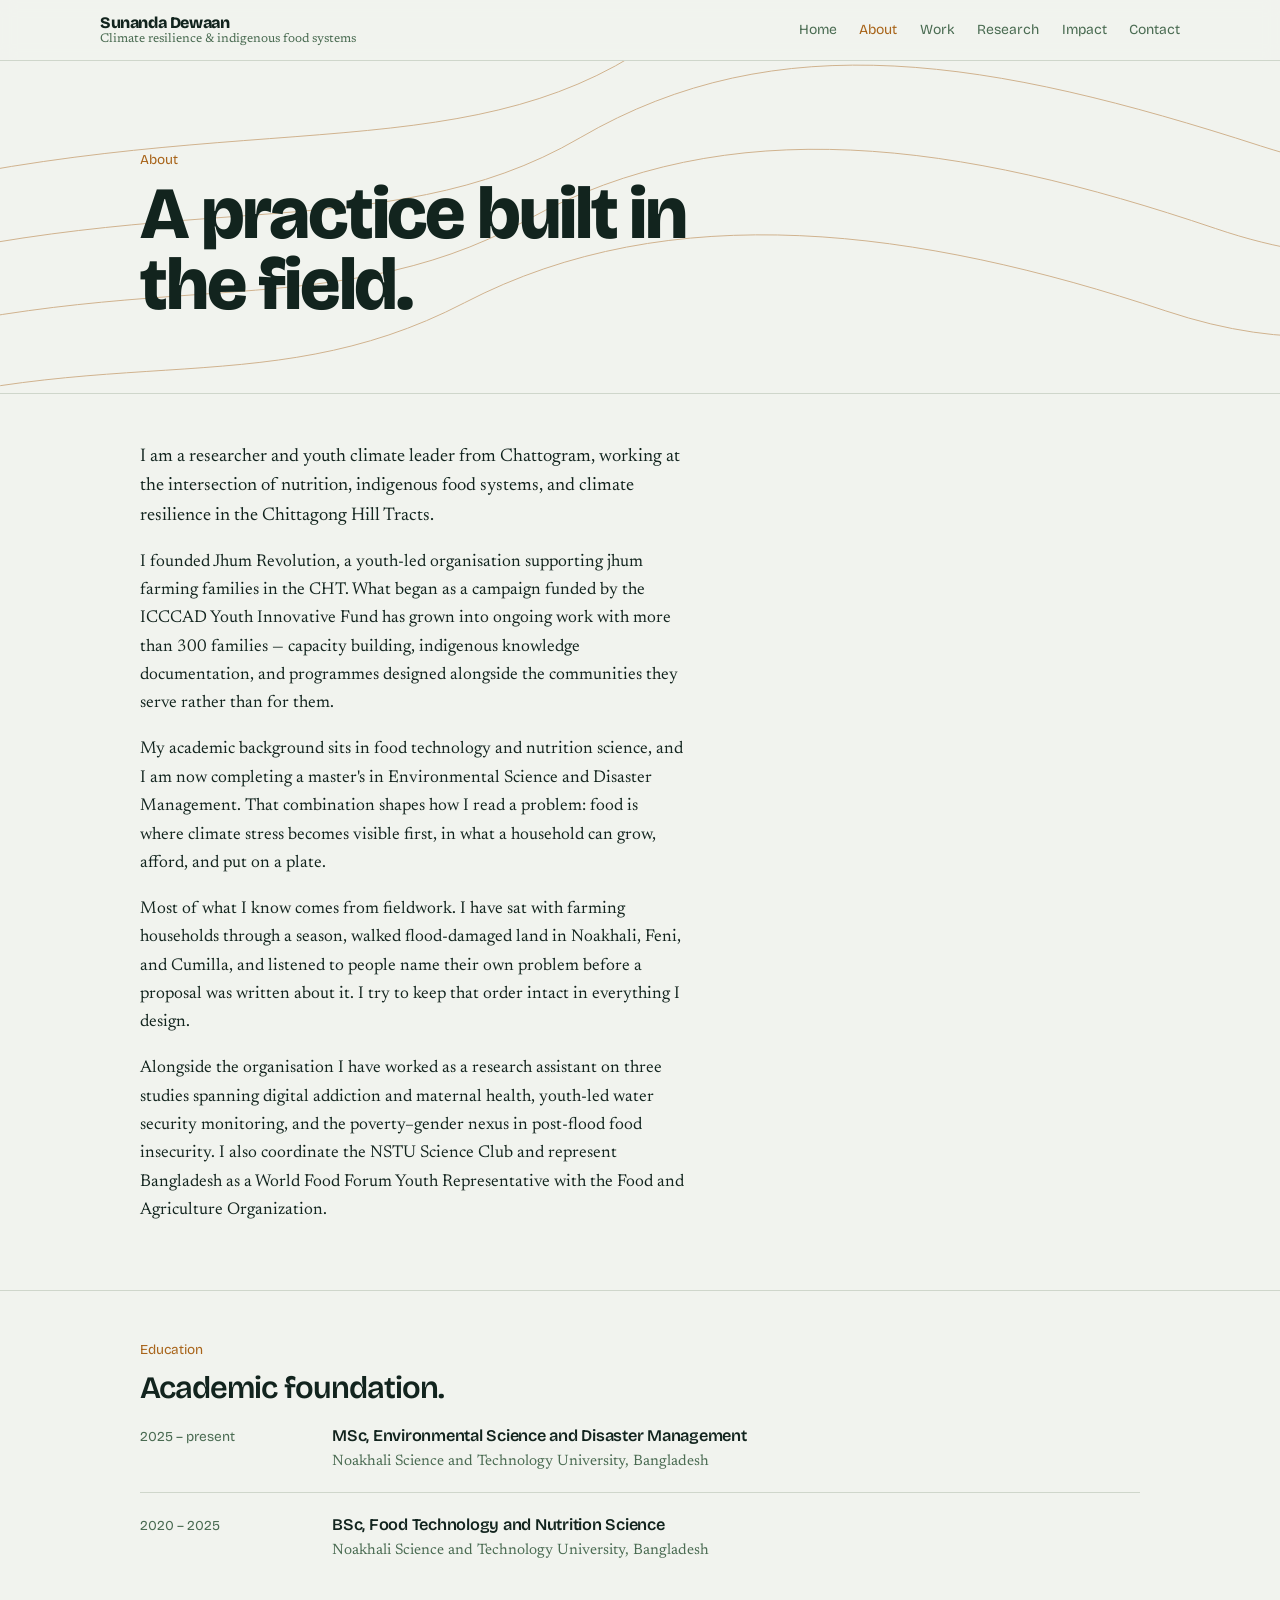
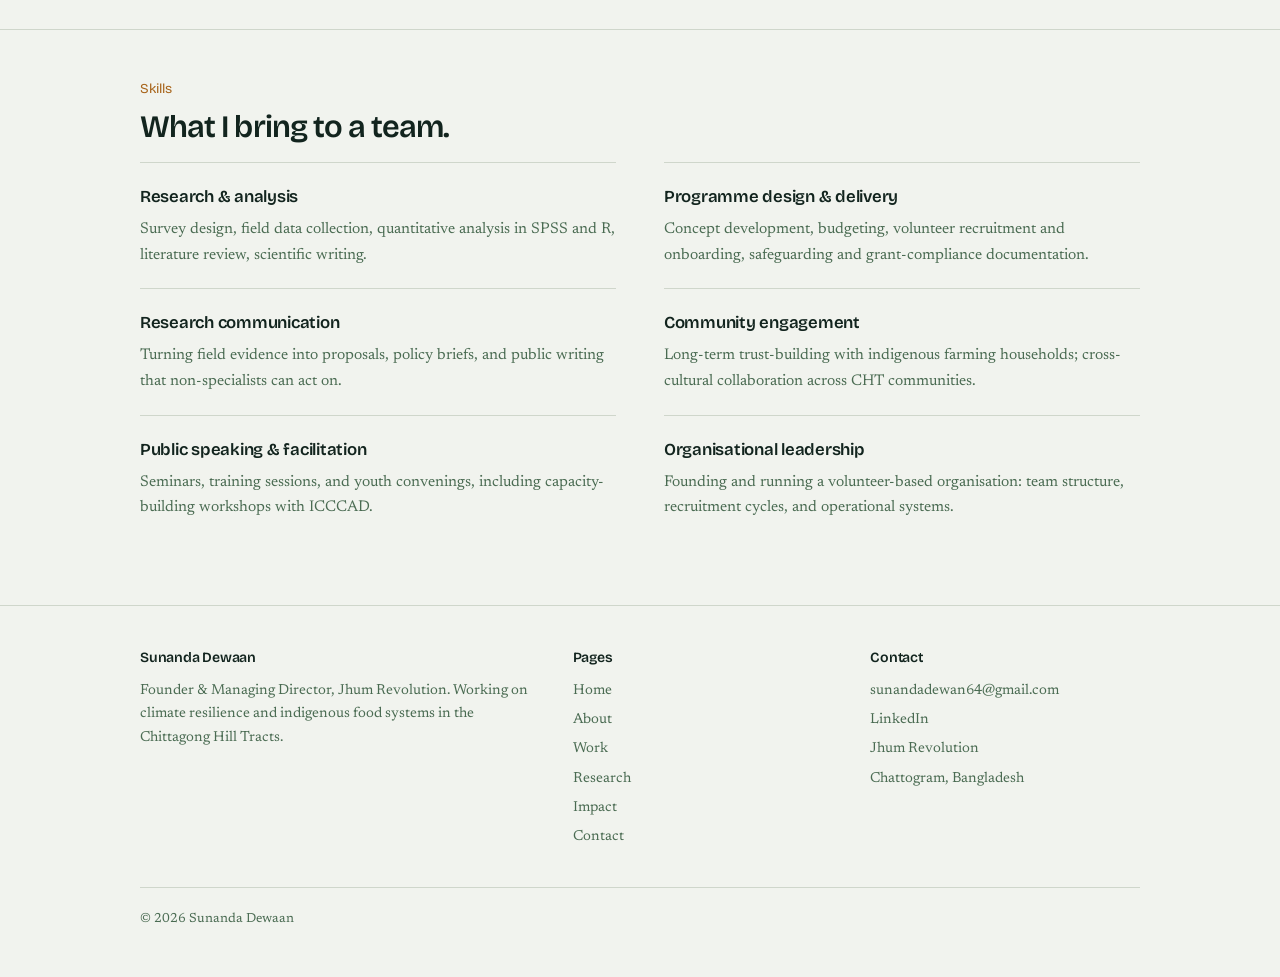
==== about.html @ 8b06637e "Add files via upload" ====
<!DOCTYPE html>
<html lang="en">
<head>
<meta charset="utf-8">
<meta name="viewport" content="width=device-width, initial-scale=1">
<title>About | Sunanda Dewaan</title>
<meta name="description" content="Researcher and youth climate leader from Chattogram working on nutrition, indigenous food systems, and climate resilience in the Chittagong Hill Tracts.">
<meta name="author" content="Sunanda Dewaan">
<meta property="og:title" content="About | Sunanda Dewaan">
<meta property="og:description" content="Researcher and youth climate leader from Chattogram working on nutrition, indigenous food systems, and climate resilience in the Chittagong Hill Tracts.">
<meta property="og:type" content="website">
<!-- Add a 1200x630 image named og-image.png to this folder, then uncomment:
<meta property="og:image" content="og-image.png"> -->
<link rel="preconnect" href="https://fonts.googleapis.com">
<link rel="preconnect" href="https://fonts.gstatic.com" crossorigin>
<link href="https://fonts.googleapis.com/css2?family=Bricolage+Grotesque:opsz,wght@12..96,400;12..96,600;12..96,800&family=Newsreader:opsz,wght@6..72,300;6..72,400;6..72,500&display=swap" rel="stylesheet">
<link rel="stylesheet" href="style.css">
</head>
<body>
<a class="skip" href="#main">Skip to main content</a>

<header class="site-head">
  <div class="wrap head-inner">
    <a class="brand" href="index.html"><b>Sunanda Dewaan</b><span>Climate resilience &amp; indigenous food systems</span></a>
    <button class="nav-toggle" aria-expanded="false" aria-controls="nav">Menu</button>
    <nav class="site-nav" id="nav" aria-label="Main">
      <ul><li><a href="index.html">Home</a></li><li><a href="about.html" aria-current="page">About</a></li><li><a href="work.html">Work</a></li><li><a href="research.html">Research</a></li><li><a href="impact.html">Impact</a></li><li><a href="contact.html">Contact</a></li></ul>
    </nav>
  </div>
</header>

<main id="main">

<section class="hero">
  <div class="wrap">
    <svg class="contours" viewBox="0 0 900 320" aria-hidden="true" preserveAspectRatio="none">
  <path d="M-20 300 C 120 250, 200 288, 300 236 S 520 200, 640 240 S 820 214, 930 176"/>
  <path d="M-20 264 C 140 214, 232 250, 330 196 S 540 158, 664 200 S 826 172, 930 132"/>
  <path d="M-20 228 C 156 176, 260 212, 356 156 S 556 118, 686 160 S 834 128, 930 88"/>
  <path d="M-20 192 C 172 138, 288 174, 382 116 S 572 78, 706 120 S 842 84, 930 44"/>
</svg>
    <div class="hero-text">
      <p class="eyebrow">About</p>
      <h1>A practice built in the field.</h1>
    </div>
  </div>
</section>

<section>
  <div class="wrap">
    <p class="lede">I am a researcher and youth climate leader from Chattogram, working at the
    intersection of nutrition, indigenous food systems, and climate resilience in the
    Chittagong Hill Tracts.</p>

    <p>I founded Jhum Revolution, a youth-led organisation supporting jhum farming families
    in the CHT. What began as a campaign funded by the ICCCAD Youth Innovative Fund has
    grown into ongoing work with more than 300 families &mdash; capacity building,
    indigenous knowledge documentation, and programmes designed alongside the communities
    they serve rather than for them.</p>

    <p>My academic background sits in food technology and nutrition science, and I am now
    completing a master's in Environmental Science and Disaster Management. That combination
    shapes how I read a problem: food is where climate stress becomes visible first, in what
    a household can grow, afford, and put on a plate.</p>

    <p>Most of what I know comes from fieldwork. I have sat with farming households through
    a season, walked flood-damaged land in Noakhali, Feni, and Cumilla, and listened to
    people name their own problem before a proposal was written about it. I try to keep that
    order intact in everything I design.</p>

    <p>Alongside the organisation I have worked as a research assistant on three studies
    spanning digital addiction and maternal health, youth-led water security monitoring, and
    the poverty&ndash;gender nexus in post-flood food insecurity. I also coordinate the NSTU
    Science Club and represent Bangladesh as a World Food Forum Youth Representative with
    the Food and Agriculture Organization.</p>

    <!-- TODO: add a personal paragraph here in your own words if you want one — what
         drew you to this work, or what you want the next five years to look like. -->
  </div>
</section>

<section>
  <div class="wrap">
    <p class="eyebrow">Education</p>
    <h2>Academic foundation.</h2>
    <ul class="ledger">
      <li>
        <div class="when">2025 &ndash; present</div>
        <div class="what"><strong>MSc, Environmental Science and Disaster Management</strong>
        <span>Noakhali Science and Technology University, Bangladesh</span></div>
      </li>
      <li>
        <div class="when">2020 &ndash; 2025</div>
        <div class="what"><strong>BSc, Food Technology and Nutrition Science</strong>
        <span>Noakhali Science and Technology University, Bangladesh</span></div>
      </li>
    </ul>
    <!-- TODO: add certifications and trainings as a third ledger item each. -->
  </div>
</section>

<section>
  <div class="wrap">
    <p class="eyebrow">Skills</p>
    <h2>What I bring to a team.</h2>
    <div class="grid-2">
      <div class="entry"><h3>Research &amp; analysis</h3><p>Survey design, field data collection, quantitative analysis in SPSS and R, literature review, scientific writing.</p></div>
      <div class="entry"><h3>Programme design &amp; delivery</h3><p>Concept development, budgeting, volunteer recruitment and onboarding, safeguarding and grant-compliance documentation.</p></div>
      <div class="entry"><h3>Research communication</h3><p>Turning field evidence into proposals, policy briefs, and public writing that non-specialists can act on.</p></div>
      <div class="entry"><h3>Community engagement</h3><p>Long-term trust-building with indigenous farming households; cross-cultural collaboration across CHT communities.</p></div>
      <div class="entry"><h3>Public speaking &amp; facilitation</h3><p>Seminars, training sessions, and youth convenings, including capacity-building workshops with ICCCAD.</p></div>
      <div class="entry"><h3>Organisational leadership</h3><p>Founding and running a volunteer-based organisation: team structure, recruitment cycles, and operational systems.</p></div>
    </div>
    <!-- TODO: add a Languages entry (Bangla, English, and any CHT languages you speak). -->
  </div>
</section>

</main>

<footer class="site-foot">
  <div class="wrap">
    <div class="foot-grid">
      <div>
        <h3>Sunanda Dewaan</h3>
        <p style="margin:0;font-size:.9rem">Founder &amp; Managing Director, Jhum Revolution. Working on climate resilience and indigenous food systems in the Chittagong Hill Tracts.</p>
      </div>
      <div>
        <h3>Pages</h3>
        <ul><li><a href="index.html">Home</a></li><li><a href="about.html">About</a></li><li><a href="work.html">Work</a></li><li><a href="research.html">Research</a></li><li><a href="impact.html">Impact</a></li><li><a href="contact.html">Contact</a></li></ul>
      </div>
      <div>
        <h3>Contact</h3>
        <ul>
          <li><a href="mailto:sunandadewan64@gmail.com">sunandadewan64@gmail.com</a></li>
          <li><a href="https://www.linkedin.com/in/sunanda-dewaan29">LinkedIn</a></li>
          <li><a href="https://sites.google.com/view/jhum-revolution/home">Jhum Revolution</a></li>
          <li>Chattogram, Bangladesh</li>
        </ul>
      </div>
    </div>
    <div class="copyright">&copy; 2026 Sunanda Dewaan</div>
  </div>
</footer>

<script src="script.js"></script>
</body>
</html>
---- style.css ----
/* ============================================================
   Sunanda Dewaan — portfolio stylesheet
   Edit colours in :root. Everything else inherits from here.
   ============================================================ */

:root{
  --ink:#12241e;      /* body text — deep forest ink */
  --paper:#f1f3ee;    /* page background */
  --ochre:#a8641a;    /* the single accent */
  --moss:#4a6b52;     /* secondary text */
  --stone:#cfd6cb;    /* hairlines */
  --shade:#e7ebe3;    /* block fill */
  --measure:34rem;    /* max line length for prose */

  --sans:"Bricolage Grotesque",system-ui,-apple-system,sans-serif;
  --serif:"Newsreader",Georgia,serif;
}

*{box-sizing:border-box}
html{-webkit-text-size-adjust:100%;scroll-behavior:smooth}
@media(prefers-reduced-motion:reduce){html{scroll-behavior:auto}}

body{
  margin:0;background:var(--paper);color:var(--ink);
  font-family:var(--serif);font-size:clamp(1rem,2.5vw,1.075rem);
  line-height:1.65;-webkit-font-smoothing:antialiased;
}

a{color:var(--ink);text-decoration:none;border-bottom:1px solid var(--ochre)}
a:hover{color:var(--ochre)}
a:focus-visible{outline:2px solid var(--ochre);outline-offset:3px}
img{max-width:100%;display:block}

.wrap{max-width:1080px;margin:0 auto;padding:0 1.5rem}
@media(min-width:900px){.wrap{padding:0 2.5rem}}

/* ---------------- site header ---------------- */
.site-head{
  position:sticky;top:0;z-index:50;
  background:rgba(241,243,238,.92);backdrop-filter:blur(8px);
  border-bottom:1px solid var(--stone);
}
.head-inner{display:flex;align-items:center;justify-content:space-between;gap:1rem;padding:.85rem 0}
.brand{border-bottom:none;line-height:1.15}
.brand b{display:block;font-family:var(--sans);font-weight:800;font-size:1rem;letter-spacing:-.025em}
.brand span{display:block;font-size:.78rem;color:var(--moss)}

.site-nav ul{display:flex;gap:1.4rem;list-style:none;margin:0;padding:0}
.site-nav a{font-family:var(--sans);font-size:.87rem;color:var(--moss);border-bottom:none}
.site-nav a:hover,.site-nav a[aria-current="page"]{color:var(--ochre)}

.nav-toggle{
  display:none;background:none;border:1px solid var(--stone);
  font-family:var(--sans);font-size:.85rem;padding:.4rem .7rem;
  color:var(--ink);cursor:pointer;
}
@media(max-width:820px){
  .nav-toggle{display:block}
  .site-nav{display:none;width:100%}
  .site-nav.open{display:block}
  .head-inner{flex-wrap:wrap}
  .site-nav ul{flex-direction:column;gap:0;padding:.5rem 0 1rem}
  .site-nav li{border-top:1px solid var(--stone)}
  .site-nav a{display:block;padding:.7rem 0;font-size:1rem}
}

/* ---------------- typography ---------------- */
h1,h2,h3{font-family:var(--sans);letter-spacing:-.03em;margin:0}
h1{font-weight:800;font-size:clamp(2.4rem,7.5vw,4.6rem);line-height:.96}
h2{font-weight:600;font-size:clamp(1.45rem,3.6vw,1.95rem);line-height:1.15;margin-bottom:1.1rem}
h3{font-weight:600;font-size:1.05rem;letter-spacing:-.015em}
p{max-width:var(--measure);margin:0 0 1.1rem}
.lede{font-size:1.15rem;line-height:1.6}

.eyebrow{font-family:var(--sans);font-size:.85rem;color:var(--ochre);margin-bottom:.5rem}

section{padding:3rem 0;border-top:1px solid var(--stone)}
section:first-of-type{border-top:none}

/* ---------------- hero ---------------- */
.hero{position:relative;overflow:hidden;padding:3.5rem 0 3rem;border-top:none}
@media(min-width:900px){
  .hero{padding:5.5rem 0 4.5rem}
  .hero-grid{display:grid;grid-template-columns:1.35fr .8fr;gap:3.5rem;align-items:center}
}
.contours{position:absolute;inset:auto -25% -25% -12%;width:145%;opacity:.45;pointer-events:none;z-index:0}
.contours path{fill:none;stroke:var(--ochre);stroke-width:1;vector-effect:non-scaling-stroke}
.hero-text{position:relative;z-index:1}
.hero h1{max-width:13ch}
.hero .lede{margin-top:1.5rem}
.hero-meta{font-family:var(--sans);font-size:.9rem;color:var(--moss);margin-top:1.4rem}

.portrait{position:relative;z-index:1;margin-top:2.5rem}
@media(min-width:900px){.portrait{margin-top:0}}
.portrait img{width:100%;aspect-ratio:4/5;object-fit:cover;filter:saturate(.92)}
.portrait .frame{
  border:1px solid var(--stone);padding:.6rem;background:var(--shade);
}
.portrait figcaption{font-size:.82rem;color:var(--moss);margin-top:.6rem;font-family:var(--sans)}

/* photo placeholder until a real image is added */
.photo-slot{
  aspect-ratio:4/5;background:var(--shade);border:1px dashed var(--stone);
  display:grid;place-items:center;text-align:center;padding:1.5rem;
  font-family:var(--sans);font-size:.85rem;color:var(--moss);
}

/* ---------------- buttons ---------------- */
.actions{display:flex;flex-wrap:wrap;gap:.75rem;margin-top:1.8rem;position:relative;z-index:1}
.btn{
  font-family:var(--sans);font-size:.9rem;
  padding:.6rem 1.1rem;border:1px solid var(--ink);border-bottom:1px solid var(--ink);
}
.btn:hover{background:var(--ink);color:var(--paper)}
.btn-primary{background:var(--ochre);border-color:var(--ochre);color:var(--paper)}
.btn-primary:hover{background:var(--ink);border-color:var(--ink);color:var(--paper)}

/* ---------------- counters ---------------- */
.counters{display:grid;grid-template-columns:repeat(2,1fr);gap:1.75rem 1.5rem}
@media(min-width:760px){.counters{grid-template-columns:repeat(4,1fr)}}
.counters .num{font-family:var(--sans);font-weight:800;font-size:clamp(2rem,5vw,2.7rem);line-height:1;color:var(--ochre);letter-spacing:-.04em}
.counters .cap{font-size:.9rem;color:var(--moss);line-height:1.4;margin-top:.45rem;max-width:16rem}

/* ---------------- ledger (timelines, lists) ---------------- */
.ledger{list-style:none;margin:0;padding:0}
.ledger li{padding:1.15rem 0;border-top:1px solid var(--stone)}
.ledger li:first-child{border-top:none;padding-top:0}
@media(min-width:680px){
  .ledger li{display:grid;grid-template-columns:10rem 1fr;gap:0 2rem}
}
.ledger .when{font-family:var(--sans);font-size:.85rem;color:var(--moss);padding-top:.2rem}
.ledger .what{margin:0}
.ledger .what strong{display:inline;font-family:var(--sans);font-weight:600;font-size:1.02rem;letter-spacing:-.015em;margin-bottom:.2rem}
.ledger .what span{display:block;color:var(--moss);font-size:.94rem;line-height:1.5}
.ledger .what p{font-size:.97rem;margin:.5rem 0 0;max-width:44rem}
.ledger .what span.tag,.tag{
  display:inline-block;width:auto;font-family:var(--sans);font-size:.72rem;
  line-height:1.5;color:var(--ochre);border:1px solid var(--ochre);
  padding:.05rem .45rem;margin-left:.5rem;vertical-align:.15em;
}

/* ---------------- expertise grid ---------------- */
.grid-2{display:grid;gap:0}
@media(min-width:760px){.grid-2{grid-template-columns:1fr 1fr;gap:0 3rem}}
.entry{padding:1.25rem 0;border-top:1px solid var(--stone)}
.entry h3{margin-bottom:.4rem}
.entry p{font-size:.97rem;margin:0;color:var(--moss)}

/* ---------------- at a glance ---------------- */
.glance{background:var(--shade);padding:1.75rem;margin-top:1.25rem}
.glance dl{margin:0;display:grid;gap:.85rem}
@media(min-width:680px){.glance dl{grid-template-columns:9rem 1fr;gap:.85rem 1.5rem}}
.glance dt{font-family:var(--sans);font-size:.85rem;color:var(--moss)}
.glance dd{margin:0;font-size:.98rem}

/* ---------------- focus / bullets ---------------- */
.diamonds{list-style:none;margin:0;padding:0;max-width:44rem}
.diamonds li{padding:.8rem 0 .8rem 1.5rem;position:relative;border-bottom:1px solid var(--stone)}
.diamonds li:last-child{border-bottom:none}
.diamonds li::before{content:"";position:absolute;left:0;top:1.4rem;width:.5rem;height:.5rem;border:1px solid var(--ochre);transform:rotate(45deg)}

/* ---------------- contact ---------------- */
.contact-lines{list-style:none;margin:0;padding:0;max-width:40rem}
.contact-lines li{padding:.7rem 0;border-bottom:1px solid var(--stone)}
.contact-lines li:last-child{border-bottom:none}
.contact-lines .lbl{color:var(--moss);display:inline-block;min-width:7rem;font-family:var(--sans);font-size:.88rem}

/* ---------------- footer ---------------- */
.site-foot{border-top:1px solid var(--stone);padding:2.5rem 0 3rem;font-size:.9rem;color:var(--moss);margin-top:1rem}
.foot-grid{display:grid;gap:1.75rem}
@media(min-width:760px){.foot-grid{grid-template-columns:1.5fr 1fr 1fr}}
.site-foot h3{font-size:.88rem;font-weight:600;color:var(--ink);margin-bottom:.6rem}
.site-foot ul{list-style:none;margin:0;padding:0}
.site-foot li{margin-bottom:.35rem}
.site-foot a{border-bottom:none;color:var(--moss)}
.site-foot a:hover{color:var(--ochre)}
.copyright{margin-top:2rem;padding-top:1.25rem;border-top:1px solid var(--stone);font-size:.82rem}

.skip{position:absolute;left:-9999px}
.skip:focus{left:1rem;top:1rem;position:fixed;background:var(--ink);color:var(--paper);padding:.6rem 1rem;z-index:100}

@media(prefers-reduced-motion:no-preference){
  .contours path{stroke-dasharray:2400;stroke-dashoffset:2400;animation:draw 2.2s ease-out forwards}
  .contours path:nth-child(2){animation-delay:.1s}
  .contours path:nth-child(3){animation-delay:.2s}
  .contours path:nth-child(4){animation-delay:.3s}
  @keyframes draw{to{stroke-dashoffset:0}}
}
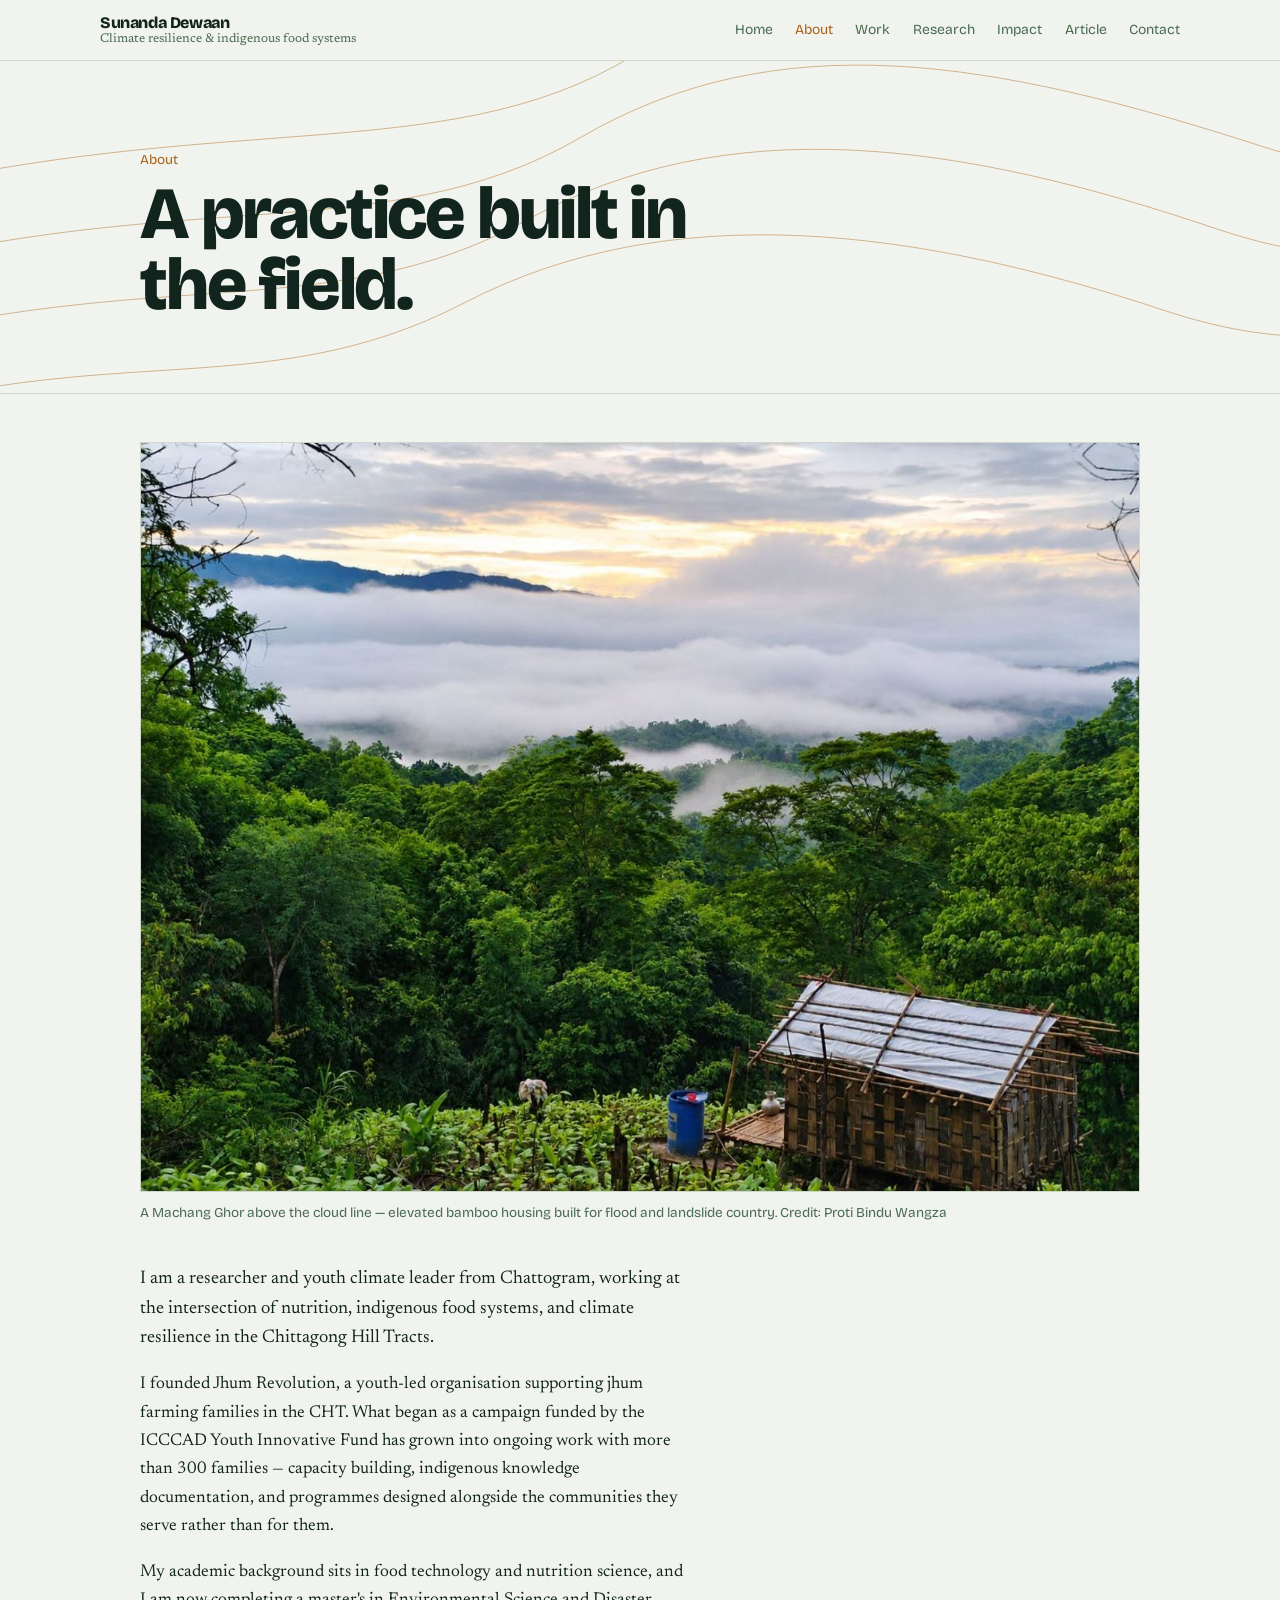
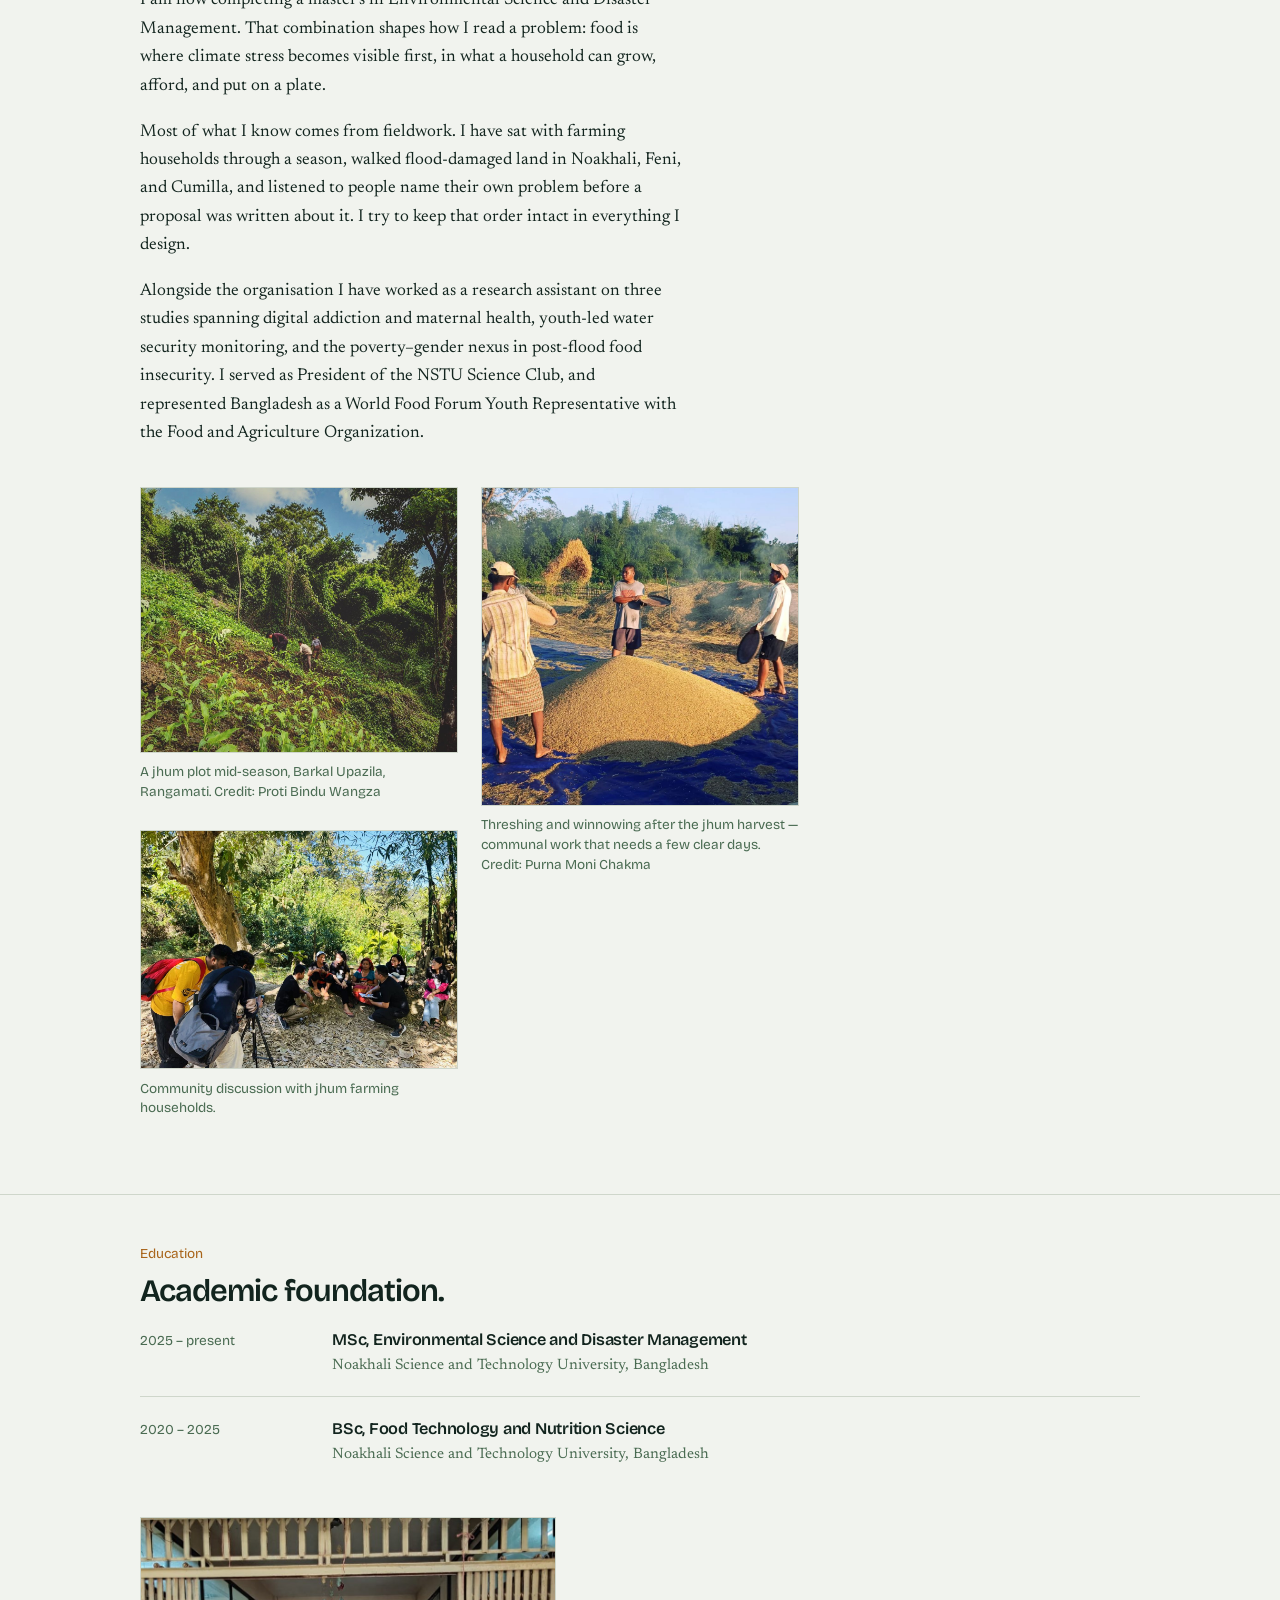
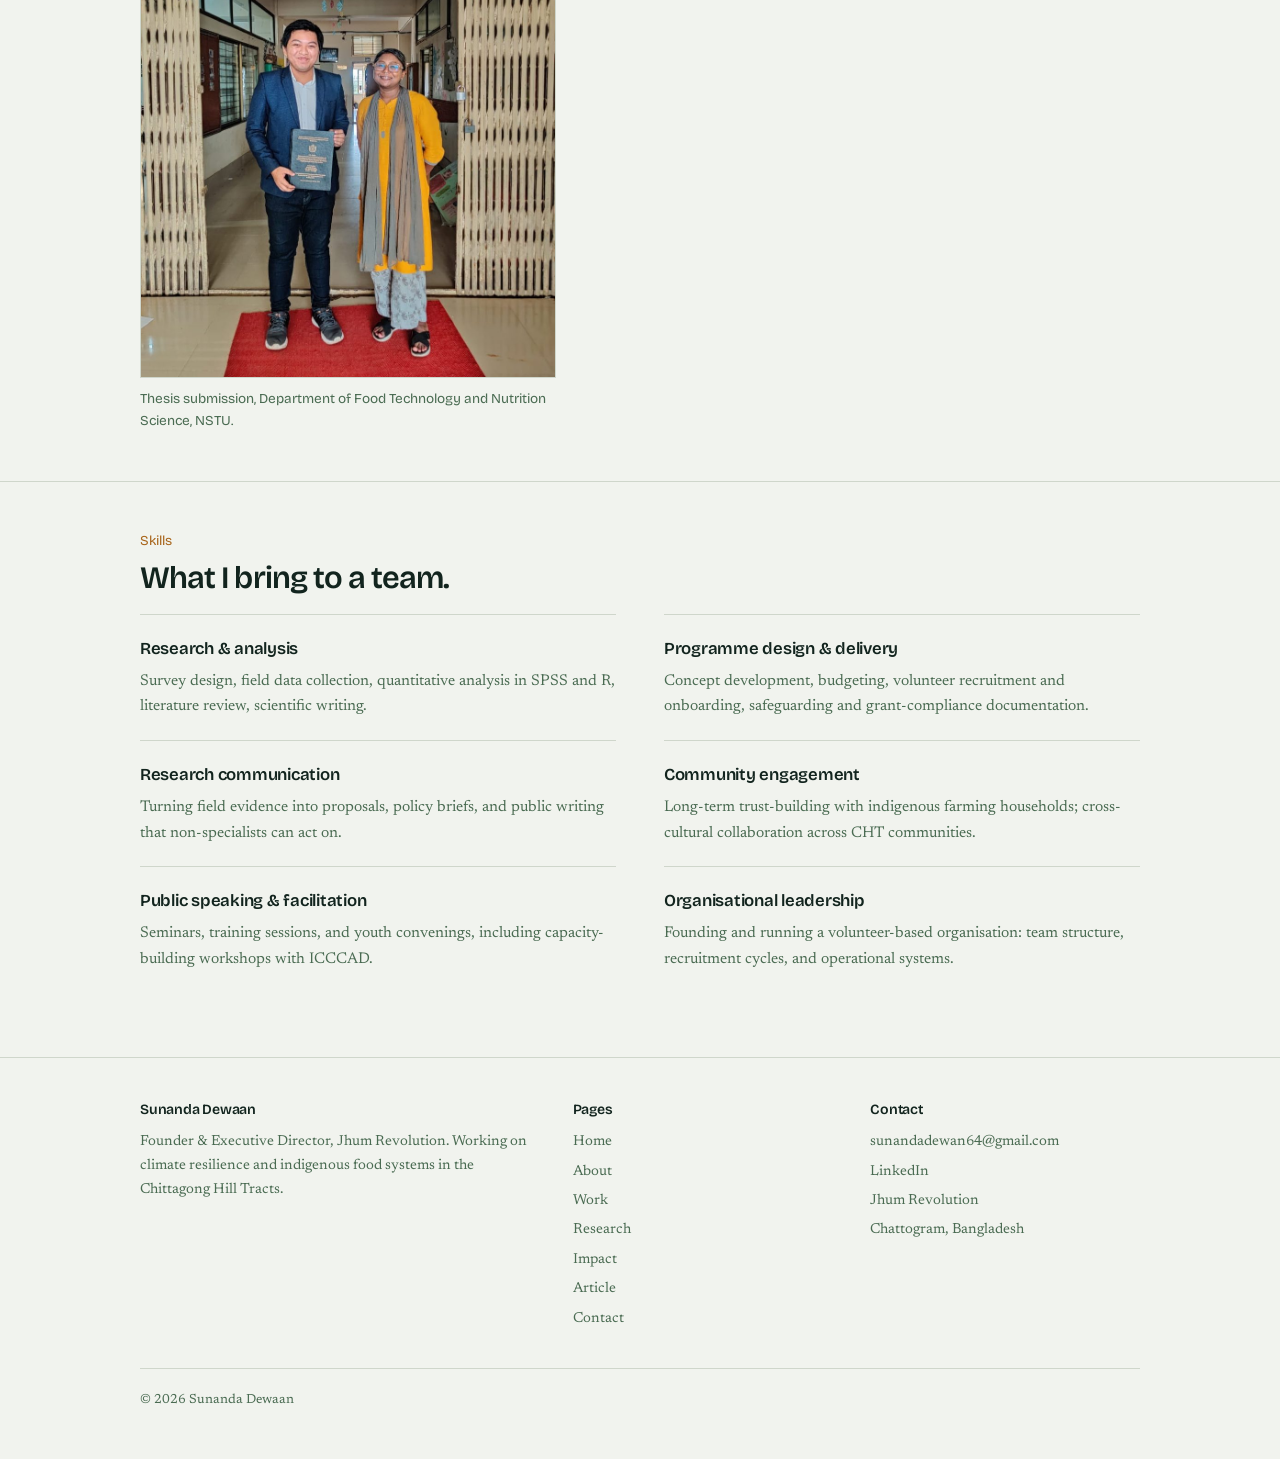
==== commit 92b4010d: "Add files via upload" ====
--- a/about.html
+++ b/about.html
@@ -24,7 +24,7 @@
     <a class="brand" href="index.html"><b>Sunanda Dewaan</b><span>Climate resilience &amp; indigenous food systems</span></a>
     <button class="nav-toggle" aria-expanded="false" aria-controls="nav">Menu</button>
     <nav class="site-nav" id="nav" aria-label="Main">
-      <ul><li><a href="index.html">Home</a></li><li><a href="about.html" aria-current="page">About</a></li><li><a href="work.html">Work</a></li><li><a href="research.html">Research</a></li><li><a href="impact.html">Impact</a></li><li><a href="contact.html">Contact</a></li></ul>
+      <ul><li><a href="index.html">Home</a></li><li><a href="about.html" aria-current="page">About</a></li><li><a href="work.html">Work</a></li><li><a href="research.html">Research</a></li><li><a href="impact.html">Impact</a></li><li><a href="article.html">Article</a></li><li><a href="contact.html">Contact</a></li></ul>
     </nav>
   </div>
 </header>
@@ -48,6 +48,11 @@
 
 <section>
   <div class="wrap">
+    <figure style="margin:0 0 2.5rem">
+      <img src="hills-cloud.jpg" alt="Morning cloud over the hills of the Chittagong Hill Tracts, with a jhum field hut in the foreground" style="width:100%;border:1px solid var(--stone)" loading="lazy">
+      <figcaption style="font-family:var(--sans);font-size:.85rem;color:var(--moss);margin-top:.6rem">A Machang Ghor above the cloud line &mdash; elevated bamboo housing built for flood and landslide country. Credit: Proti Bindu Wangza</figcaption>
+    </figure>
+
     <p class="lede">I am a researcher and youth climate leader from Chattogram, working at the
     intersection of nutrition, indigenous food systems, and climate resilience in the
     Chittagong Hill Tracts.</p>
@@ -70,12 +75,27 @@
 
     <p>Alongside the organisation I have worked as a research assistant on three studies
     spanning digital addiction and maternal health, youth-led water security monitoring, and
-    the poverty&ndash;gender nexus in post-flood food insecurity. I also coordinate the NSTU
-    Science Club and represent Bangladesh as a World Food Forum Youth Representative with
-    the Food and Agriculture Organization.</p>
+    the poverty&ndash;gender nexus in post-flood food insecurity. I served as President of the NSTU
+    Science Club, and represented Bangladesh as a World Food Forum Youth Representative
+    with the Food and Agriculture Organization.</p>
 
     <!-- TODO: add a personal paragraph here in your own words if you want one — what
          drew you to this work, or what you want the next five years to look like. -->
+
+    <div class="gallery" style="margin-top:2.5rem">
+      <figure>
+        <img src="jhum-hillside.jpg" alt="Indigenous farmers working a jhum plot on a hillside" loading="lazy">
+        <figcaption>A jhum plot mid-season, Barkal Upazila, Rangamati. Credit: Proti Bindu Wangza</figcaption>
+      </figure>
+      <figure>
+        <img src="community-discussion.jpg" alt="Group discussion with jhum farming households" loading="lazy">
+        <figcaption>Community discussion with jhum farming households.</figcaption>
+      </figure>
+      <figure>
+        <img src="paddy-winnowing.jpg" alt="Farmers winnowing the rice harvest together" loading="lazy">
+        <figcaption>Threshing and winnowing after the jhum harvest &mdash; communal work that needs a few clear days. Credit: Purna Moni Chakma</figcaption>
+      </figure>
+    </div>
   </div>
 </section>
 
@@ -95,6 +115,11 @@
         <span>Noakhali Science and Technology University, Bangladesh</span></div>
       </li>
     </ul>
+
+    <figure style="margin:2rem 0 0;max-width:26rem">
+      <img src="thesis.jpg" alt="Thesis submission at the Department of Food Technology and Nutrition Science, NSTU" style="width:100%;border:1px solid var(--stone)" loading="lazy">
+      <figcaption style="font-family:var(--sans);font-size:.85rem;color:var(--moss);margin-top:.6rem">Thesis submission, Department of Food Technology and Nutrition Science, NSTU.</figcaption>
+    </figure>
     <!-- TODO: add certifications and trainings as a third ledger item each. -->
   </div>
 </section>
@@ -122,11 +147,11 @@
     <div class="foot-grid">
       <div>
         <h3>Sunanda Dewaan</h3>
-        <p style="margin:0;font-size:.9rem">Founder &amp; Managing Director, Jhum Revolution. Working on climate resilience and indigenous food systems in the Chittagong Hill Tracts.</p>
+        <p style="margin:0;font-size:.9rem">Founder &amp; Executive Director, Jhum Revolution. Working on climate resilience and indigenous food systems in the Chittagong Hill Tracts.</p>
       </div>
       <div>
         <h3>Pages</h3>
-        <ul><li><a href="index.html">Home</a></li><li><a href="about.html">About</a></li><li><a href="work.html">Work</a></li><li><a href="research.html">Research</a></li><li><a href="impact.html">Impact</a></li><li><a href="contact.html">Contact</a></li></ul>
+        <ul><li><a href="index.html">Home</a></li><li><a href="about.html">About</a></li><li><a href="work.html">Work</a></li><li><a href="research.html">Research</a></li><li><a href="impact.html">Impact</a></li><li><a href="article.html">Article</a></li><li><a href="contact.html">Contact</a></li></ul>
       </div>
       <div>
         <h3>Contact</h3>
--- a/style.css
+++ b/style.css
@@ -90,9 +90,10 @@
 .hero .lede{margin-top:1.5rem}
 .hero-meta{font-family:var(--sans);font-size:.9rem;color:var(--moss);margin-top:1.4rem}
 
-.portrait{position:relative;z-index:1;margin-top:2.5rem}
+.portrait{position:relative;z-index:1;margin-top:2.5rem;max-width:20rem}
 @media(min-width:900px){.portrait{margin-top:0}}
-.portrait img{width:100%;aspect-ratio:4/5;object-fit:cover;filter:saturate(.92)}
+.portrait{max-width:22rem;margin-left:auto}
+.portrait img{width:100%;height:auto;aspect-ratio:4/5;object-fit:cover;object-position:center 18%;filter:saturate(.95)}
 .portrait .frame{
   border:1px solid var(--stone);padding:.6rem;background:var(--shade);
 }
@@ -186,3 +187,23 @@
   .contours path:nth-child(4){animation-delay:.3s}
   @keyframes draw{to{stroke-dashoffset:0}}
 }
+
+/* ---------------- photo gallery ---------------- */
+/* masonry-style columns so portrait and landscape photos both sit naturally */
+.gallery{columns:1;column-gap:1.4rem;margin-top:1.5rem}
+@media(min-width:640px){.gallery{columns:2}}
+@media(min-width:980px){.gallery{columns:3}}
+.gallery figure{break-inside:avoid;margin:0 0 1.75rem;display:inline-block;width:100%}
+.gallery img{width:100%;height:auto;border:1px solid var(--stone)}
+.gallery figcaption{font-family:var(--sans);font-size:.85rem;color:var(--moss);margin-top:.6rem;line-height:1.45}
+
+/* ---------------- article page ---------------- */
+.article-hero img{width:100%;max-height:26rem;object-fit:cover;border:1px solid var(--stone)}
+.article-body{max-width:36rem}
+.article-body p{max-width:none;font-size:1.08rem;line-height:1.75}
+.article-body h2{font-size:1.35rem;margin:2.5rem 0 .9rem}
+.article-body blockquote{
+  margin:2rem 0;padding:0 0 0 1.25rem;border-left:2px solid var(--ochre);
+  font-size:1.12rem;line-height:1.6;
+}
+.byline{font-family:var(--sans);font-size:.9rem;color:var(--moss);margin-top:1rem}
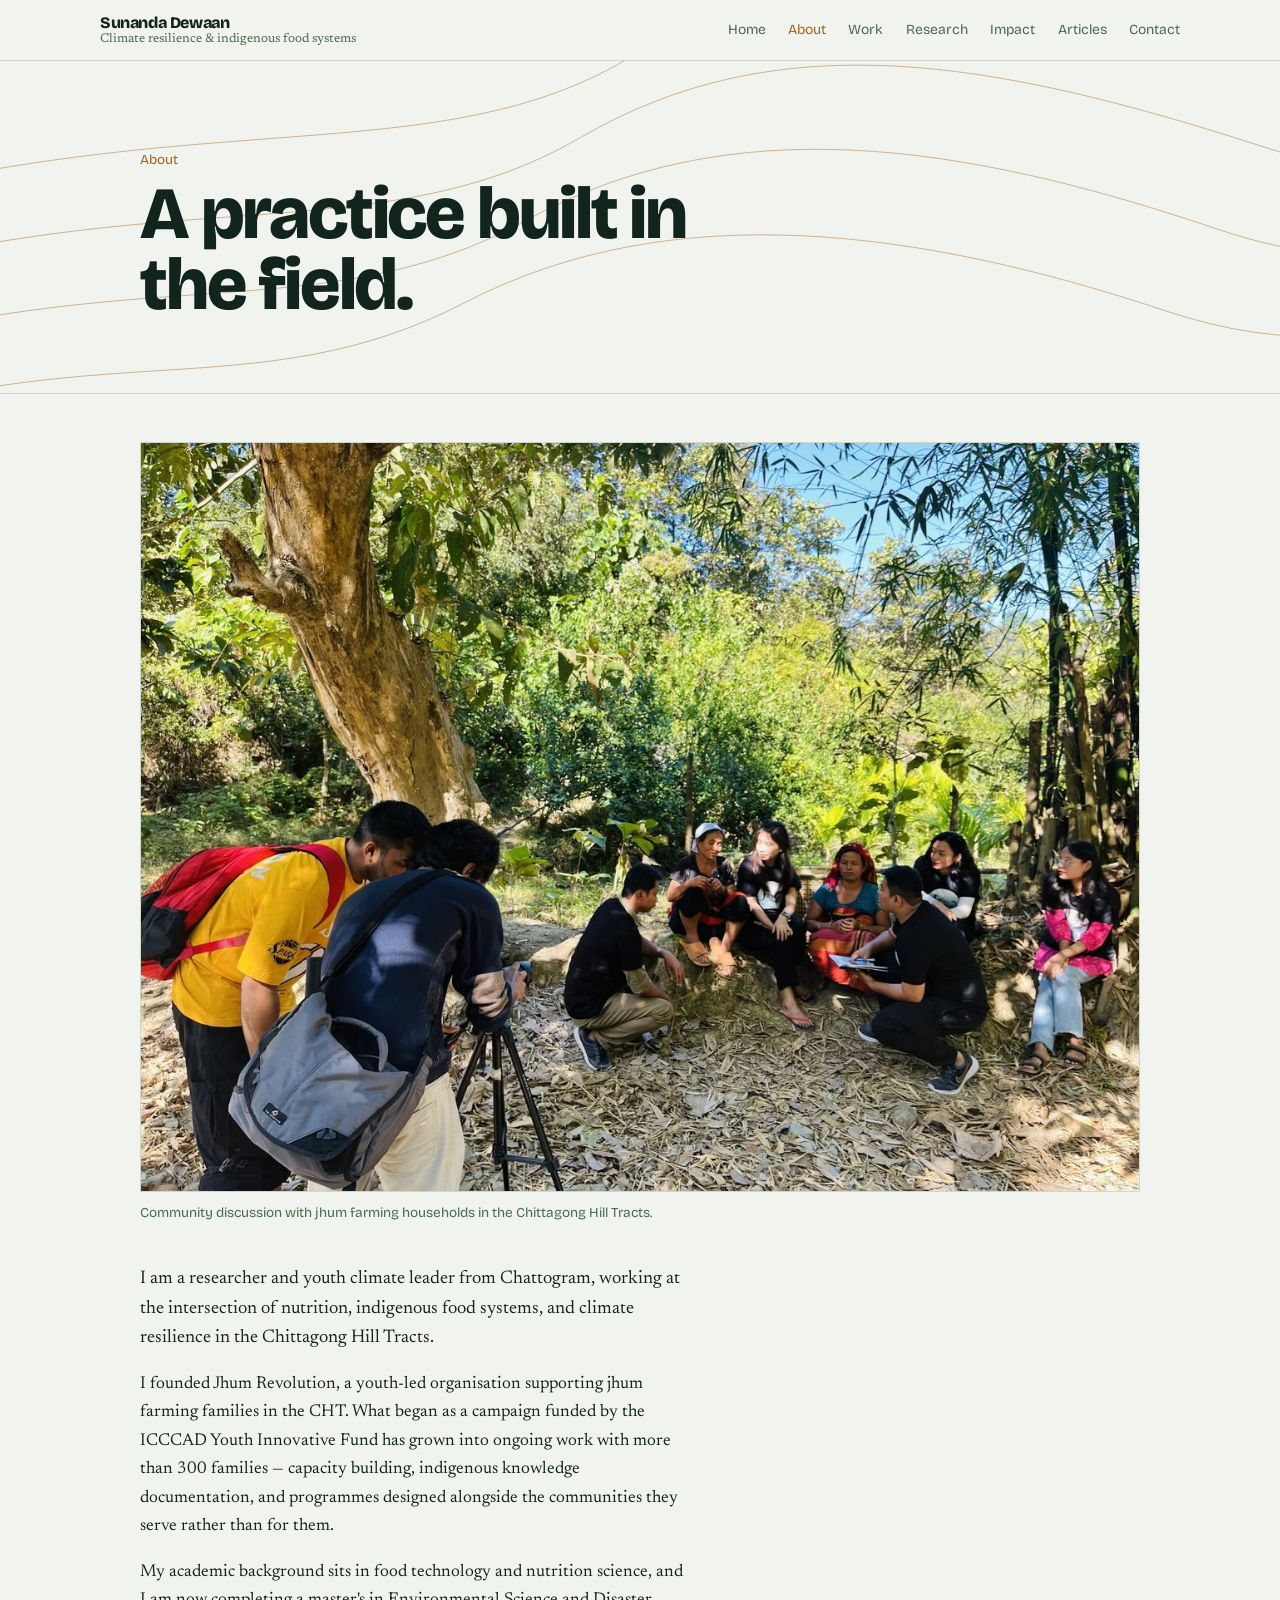
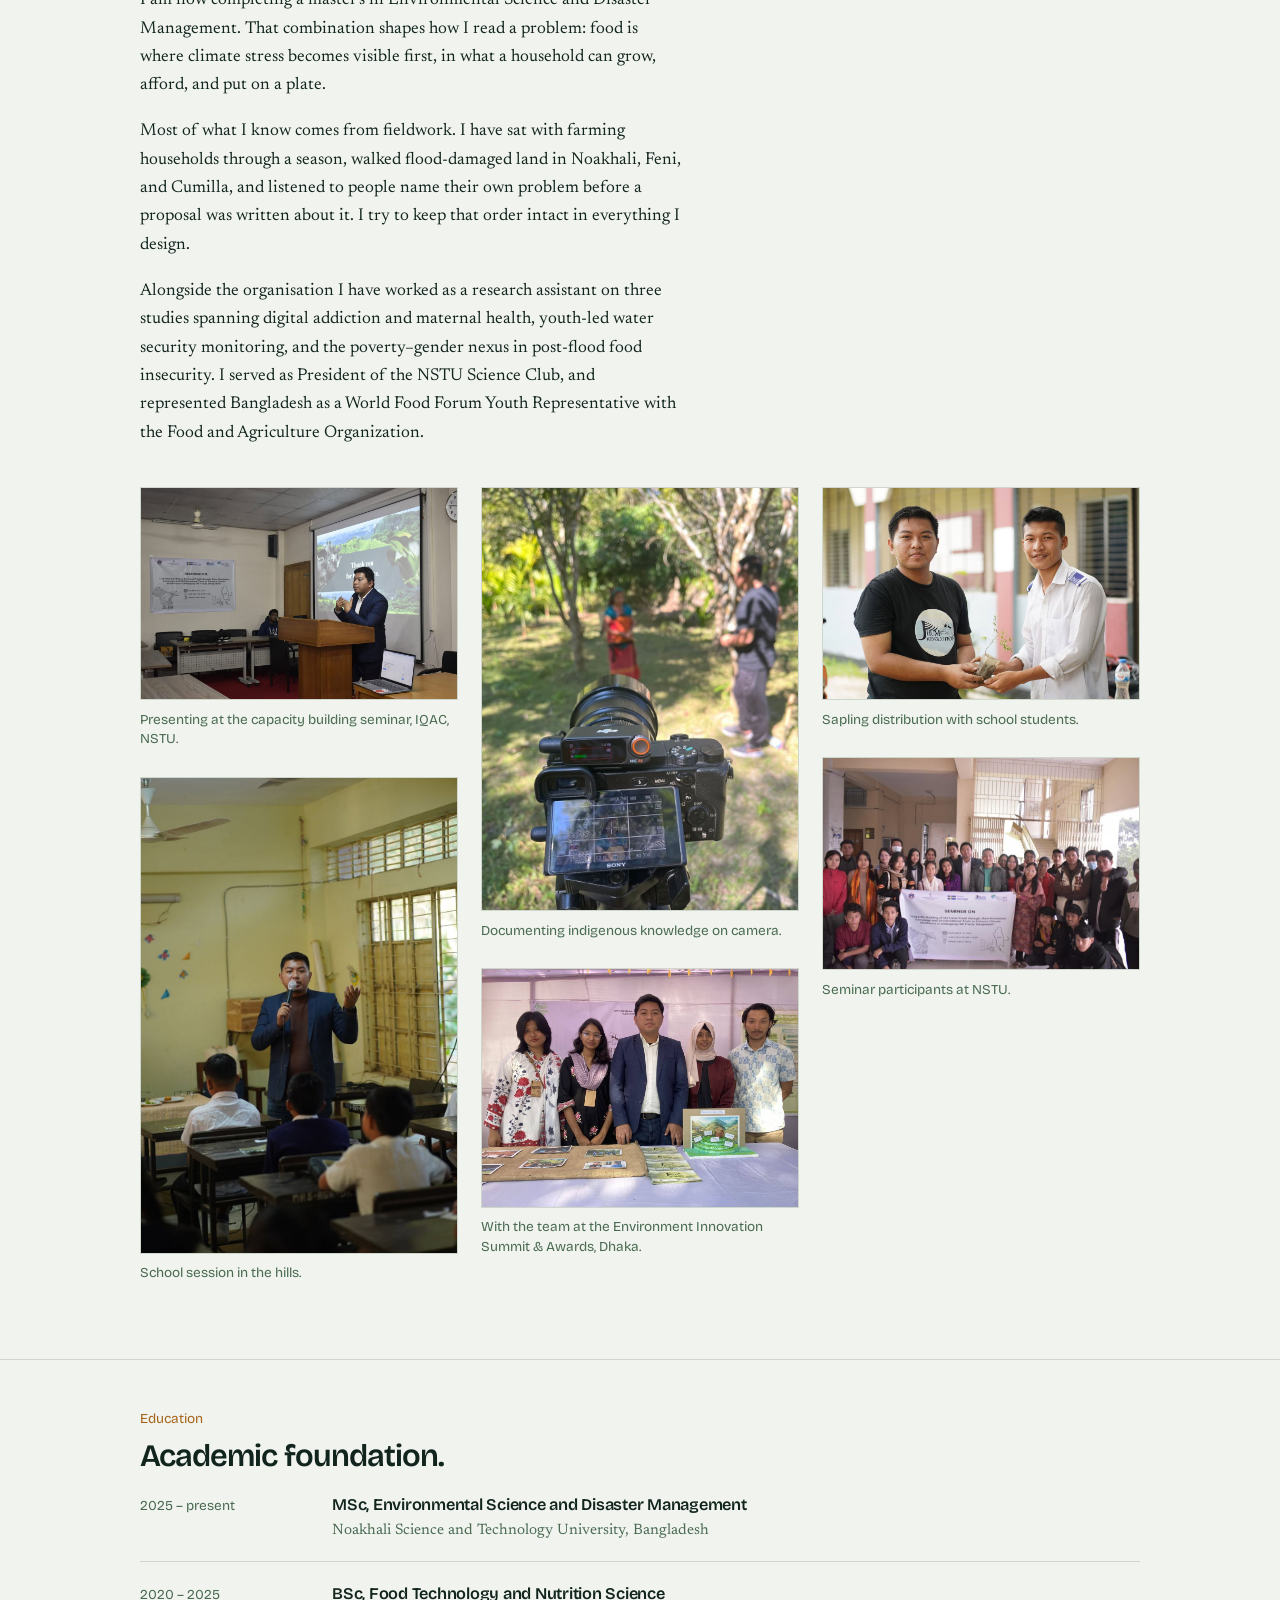
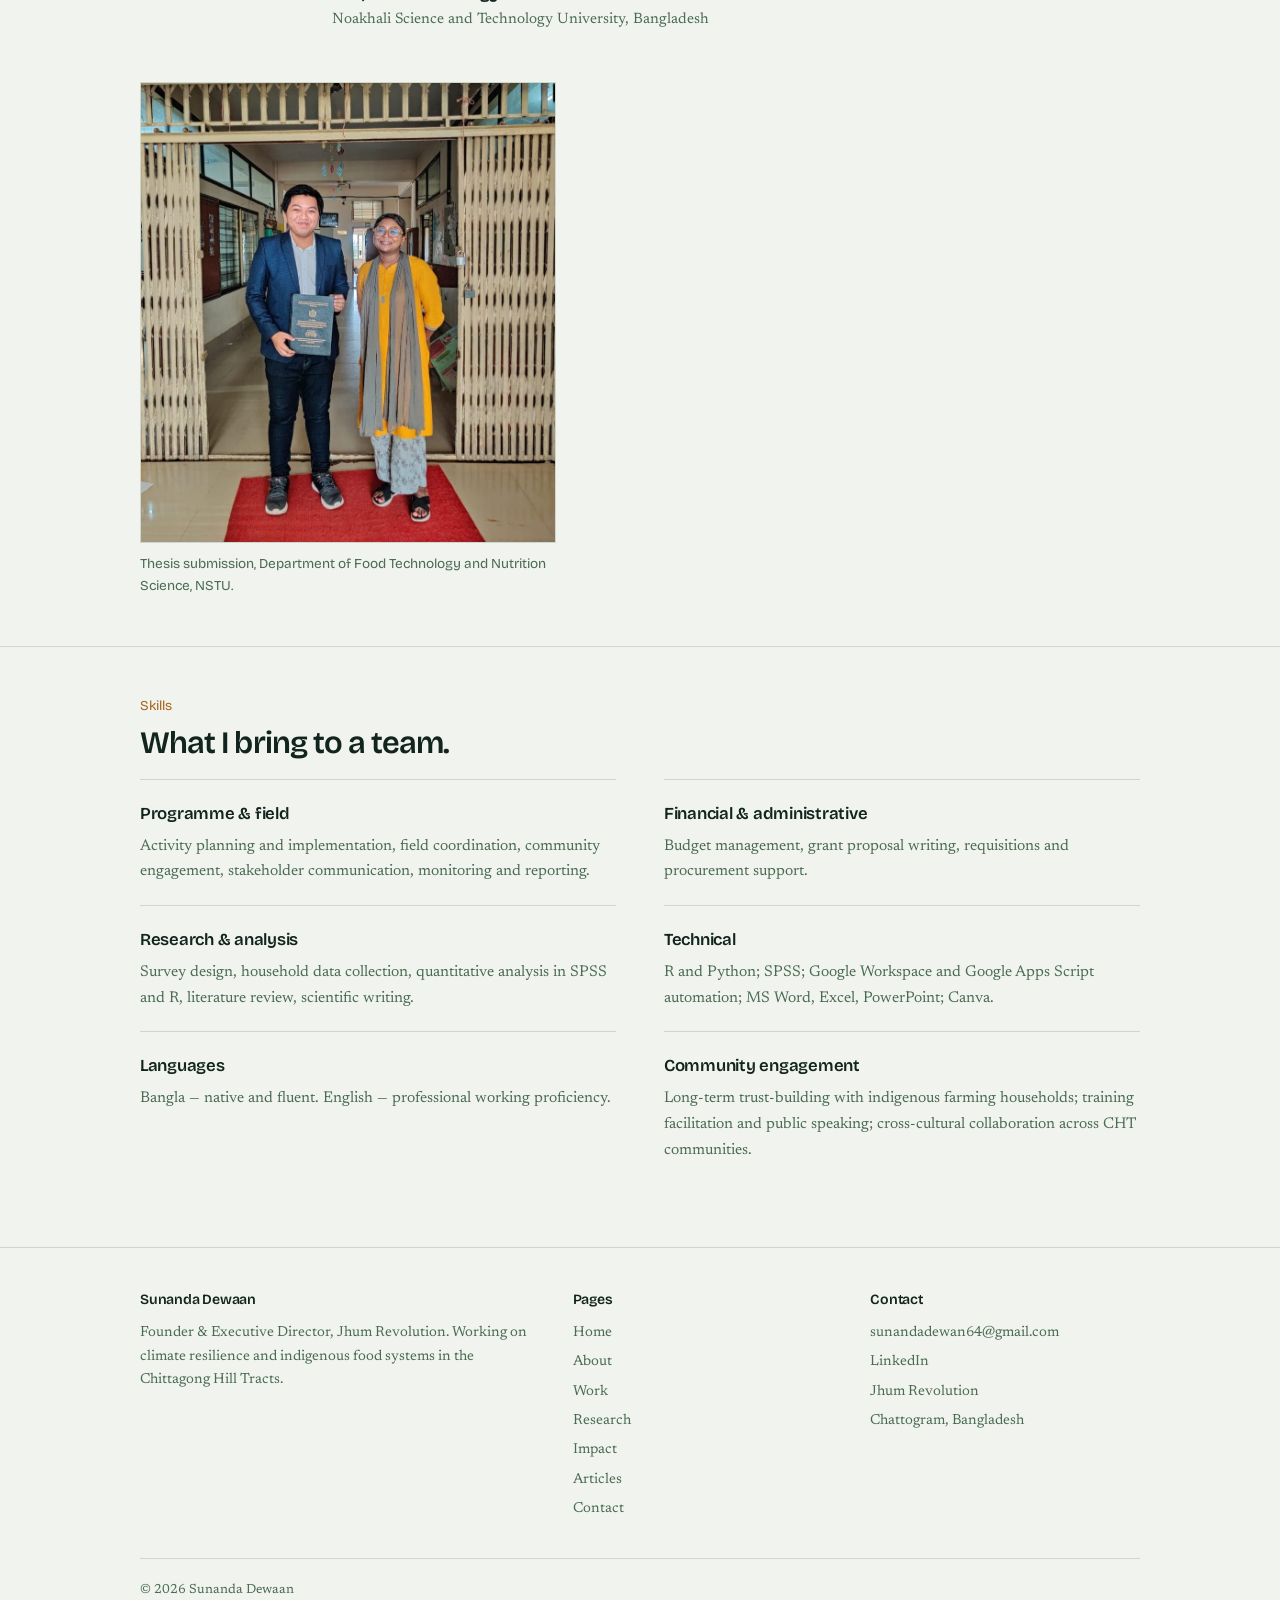
==== commit f4a0b1e8: "Add files via upload" ====
--- a/about.html
+++ b/about.html
@@ -24,7 +24,7 @@
     <a class="brand" href="index.html"><b>Sunanda Dewaan</b><span>Climate resilience &amp; indigenous food systems</span></a>
     <button class="nav-toggle" aria-expanded="false" aria-controls="nav">Menu</button>
     <nav class="site-nav" id="nav" aria-label="Main">
-      <ul><li><a href="index.html">Home</a></li><li><a href="about.html" aria-current="page">About</a></li><li><a href="work.html">Work</a></li><li><a href="research.html">Research</a></li><li><a href="impact.html">Impact</a></li><li><a href="article.html">Article</a></li><li><a href="contact.html">Contact</a></li></ul>
+      <ul><li><a href="index.html">Home</a></li><li><a href="about.html" aria-current="page">About</a></li><li><a href="work.html">Work</a></li><li><a href="research.html">Research</a></li><li><a href="impact.html">Impact</a></li><li><a href="article.html">Articles</a></li><li><a href="contact.html">Contact</a></li></ul>
     </nav>
   </div>
 </header>
@@ -49,8 +49,8 @@
 <section>
   <div class="wrap">
     <figure style="margin:0 0 2.5rem">
-      <img src="hills-cloud.jpg" alt="Morning cloud over the hills of the Chittagong Hill Tracts, with a jhum field hut in the foreground" style="width:100%;border:1px solid var(--stone)" loading="lazy">
-      <figcaption style="font-family:var(--sans);font-size:.85rem;color:var(--moss);margin-top:.6rem">A Machang Ghor above the cloud line &mdash; elevated bamboo housing built for flood and landslide country. Credit: Proti Bindu Wangza</figcaption>
+      <img src="community-discussion.jpg" alt="Group discussion with jhum farming households in the Chittagong Hill Tracts" style="width:100%;border:1px solid var(--stone)" loading="lazy">
+      <figcaption style="font-family:var(--sans);font-size:.85rem;color:var(--moss);margin-top:.6rem">Community discussion with jhum farming households in the Chittagong Hill Tracts.</figcaption>
     </figure>
 
     <p class="lede">I am a researcher and youth climate leader from Chattogram, working at the
@@ -84,16 +84,28 @@
 
     <div class="gallery" style="margin-top:2.5rem">
       <figure>
-        <img src="jhum-hillside.jpg" alt="Indigenous farmers working a jhum plot on a hillside" loading="lazy">
-        <figcaption>A jhum plot mid-season, Barkal Upazila, Rangamati. Credit: Proti Bindu Wangza</figcaption>
+        <img src="nstu-presentation.jpg" alt="Presenting the Jhum Revolution campaign at the NSTU seminar" loading="lazy">
+        <figcaption>Presenting at the capacity building seminar, IQAC, NSTU.</figcaption>
       </figure>
       <figure>
-        <img src="community-discussion.jpg" alt="Group discussion with jhum farming households" loading="lazy">
-        <figcaption>Community discussion with jhum farming households.</figcaption>
+        <img src="school-session.jpg" alt="Speaking to students in a classroom in the Chittagong Hill Tracts" loading="lazy">
+        <figcaption>School session in the hills.</figcaption>
       </figure>
       <figure>
-        <img src="paddy-winnowing.jpg" alt="Farmers winnowing the rice harvest together" loading="lazy">
-        <figcaption>Threshing and winnowing after the jhum harvest &mdash; communal work that needs a few clear days. Credit: Purna Moni Chakma</figcaption>
+        <img src="filming.jpg" alt="Filming an interview with a community member" loading="lazy">
+        <figcaption>Documenting indigenous knowledge on camera.</figcaption>
+      </figure>
+      <figure>
+        <img src="summit-team.jpg" alt="The Jhum Revolution team at the Environment Innovation Summit" loading="lazy">
+        <figcaption>With the team at the Environment Innovation Summit &amp; Awards, Dhaka.</figcaption>
+      </figure>
+      <figure>
+        <img src="sapling.jpg" alt="Handing a sapling to a student" loading="lazy">
+        <figcaption>Sapling distribution with school students.</figcaption>
+      </figure>
+      <figure>
+        <img src="seminar-group.jpg" alt="Seminar participants at NSTU" loading="lazy">
+        <figcaption>Seminar participants at NSTU.</figcaption>
       </figure>
     </div>
   </div>
@@ -129,14 +141,13 @@
     <p class="eyebrow">Skills</p>
     <h2>What I bring to a team.</h2>
     <div class="grid-2">
-      <div class="entry"><h3>Research &amp; analysis</h3><p>Survey design, field data collection, quantitative analysis in SPSS and R, literature review, scientific writing.</p></div>
-      <div class="entry"><h3>Programme design &amp; delivery</h3><p>Concept development, budgeting, volunteer recruitment and onboarding, safeguarding and grant-compliance documentation.</p></div>
-      <div class="entry"><h3>Research communication</h3><p>Turning field evidence into proposals, policy briefs, and public writing that non-specialists can act on.</p></div>
-      <div class="entry"><h3>Community engagement</h3><p>Long-term trust-building with indigenous farming households; cross-cultural collaboration across CHT communities.</p></div>
-      <div class="entry"><h3>Public speaking &amp; facilitation</h3><p>Seminars, training sessions, and youth convenings, including capacity-building workshops with ICCCAD.</p></div>
-      <div class="entry"><h3>Organisational leadership</h3><p>Founding and running a volunteer-based organisation: team structure, recruitment cycles, and operational systems.</p></div>
-    </div>
-    <!-- TODO: add a Languages entry (Bangla, English, and any CHT languages you speak). -->
+      <div class="entry"><h3>Programme &amp; field</h3><p>Activity planning and implementation, field coordination, community engagement, stakeholder communication, monitoring and reporting.</p></div>
+      <div class="entry"><h3>Financial &amp; administrative</h3><p>Budget management, grant proposal writing, requisitions and procurement support.</p></div>
+      <div class="entry"><h3>Research &amp; analysis</h3><p>Survey design, household data collection, quantitative analysis in SPSS and R, literature review, scientific writing.</p></div>
+      <div class="entry"><h3>Technical</h3><p>R and Python; SPSS; Google Workspace and Google Apps Script automation; MS Word, Excel, PowerPoint; Canva.</p></div>
+      <div class="entry"><h3>Languages</h3><p>Bangla &mdash; native and fluent. English &mdash; professional working proficiency.</p></div>
+      <div class="entry"><h3>Community engagement</h3><p>Long-term trust-building with indigenous farming households; training facilitation and public speaking; cross-cultural collaboration across CHT communities.</p></div>
+    <!-- TODO: add any CHT languages you speak to the Languages entry above. -->
   </div>
 </section>
 
@@ -151,7 +162,7 @@
       </div>
       <div>
         <h3>Pages</h3>
-        <ul><li><a href="index.html">Home</a></li><li><a href="about.html">About</a></li><li><a href="work.html">Work</a></li><li><a href="research.html">Research</a></li><li><a href="impact.html">Impact</a></li><li><a href="article.html">Article</a></li><li><a href="contact.html">Contact</a></li></ul>
+        <ul><li><a href="index.html">Home</a></li><li><a href="about.html">About</a></li><li><a href="work.html">Work</a></li><li><a href="research.html">Research</a></li><li><a href="impact.html">Impact</a></li><li><a href="article.html">Articles</a></li><li><a href="contact.html">Contact</a></li></ul>
       </div>
       <div>
         <h3>Contact</h3>
--- a/style.css
+++ b/style.css
@@ -81,7 +81,7 @@
 .hero{position:relative;overflow:hidden;padding:3.5rem 0 3rem;border-top:none}
 @media(min-width:900px){
   .hero{padding:5.5rem 0 4.5rem}
-  .hero-grid{display:grid;grid-template-columns:1.35fr .8fr;gap:3.5rem;align-items:center}
+  .hero-grid{display:grid;grid-template-columns:1.2fr .85fr;gap:3.5rem;align-items:center}
 }
 .contours{position:absolute;inset:auto -25% -25% -12%;width:145%;opacity:.45;pointer-events:none;z-index:0}
 .contours path{fill:none;stroke:var(--ochre);stroke-width:1;vector-effect:non-scaling-stroke}
@@ -90,9 +90,9 @@
 .hero .lede{margin-top:1.5rem}
 .hero-meta{font-family:var(--sans);font-size:.9rem;color:var(--moss);margin-top:1.4rem}
 
-.portrait{position:relative;z-index:1;margin-top:2.5rem;max-width:20rem}
+.portrait{position:relative;z-index:1;margin-top:2.5rem;max-width:24rem}
 @media(min-width:900px){.portrait{margin-top:0}}
-.portrait{max-width:22rem;margin-left:auto}
+.portrait{max-width:27rem;margin-left:auto}
 .portrait img{width:100%;height:auto;aspect-ratio:4/5;object-fit:cover;object-position:center 18%;filter:saturate(.95)}
 .portrait .frame{
   border:1px solid var(--stone);padding:.6rem;background:var(--shade);
@@ -207,3 +207,15 @@
   font-size:1.12rem;line-height:1.6;
 }
 .byline{font-family:var(--sans);font-size:.9rem;color:var(--moss);margin-top:1rem}
+
+/* ---------------- article index cards ---------------- */
+.post-card{display:grid;gap:1.25rem;padding-bottom:2rem;border-bottom:1px solid var(--stone);margin-bottom:2rem}
+@media(min-width:760px){.post-card{grid-template-columns:20rem 1fr;gap:2rem}}
+.post-card:last-of-type{border-bottom:none}
+.post-thumb{border-bottom:none;display:block}
+.post-thumb img{width:100%;aspect-ratio:16/9;object-fit:cover;border:1px solid var(--stone)}
+.post-date{font-family:var(--sans);font-size:.85rem;color:var(--ochre);margin-bottom:.4rem}
+.post-meta h2{font-size:1.3rem;margin-bottom:.7rem;line-height:1.2}
+.post-meta h2 a{border-bottom:none}
+.post-meta h2 a:hover{color:var(--ochre)}
+.post-meta p{font-size:1rem}
